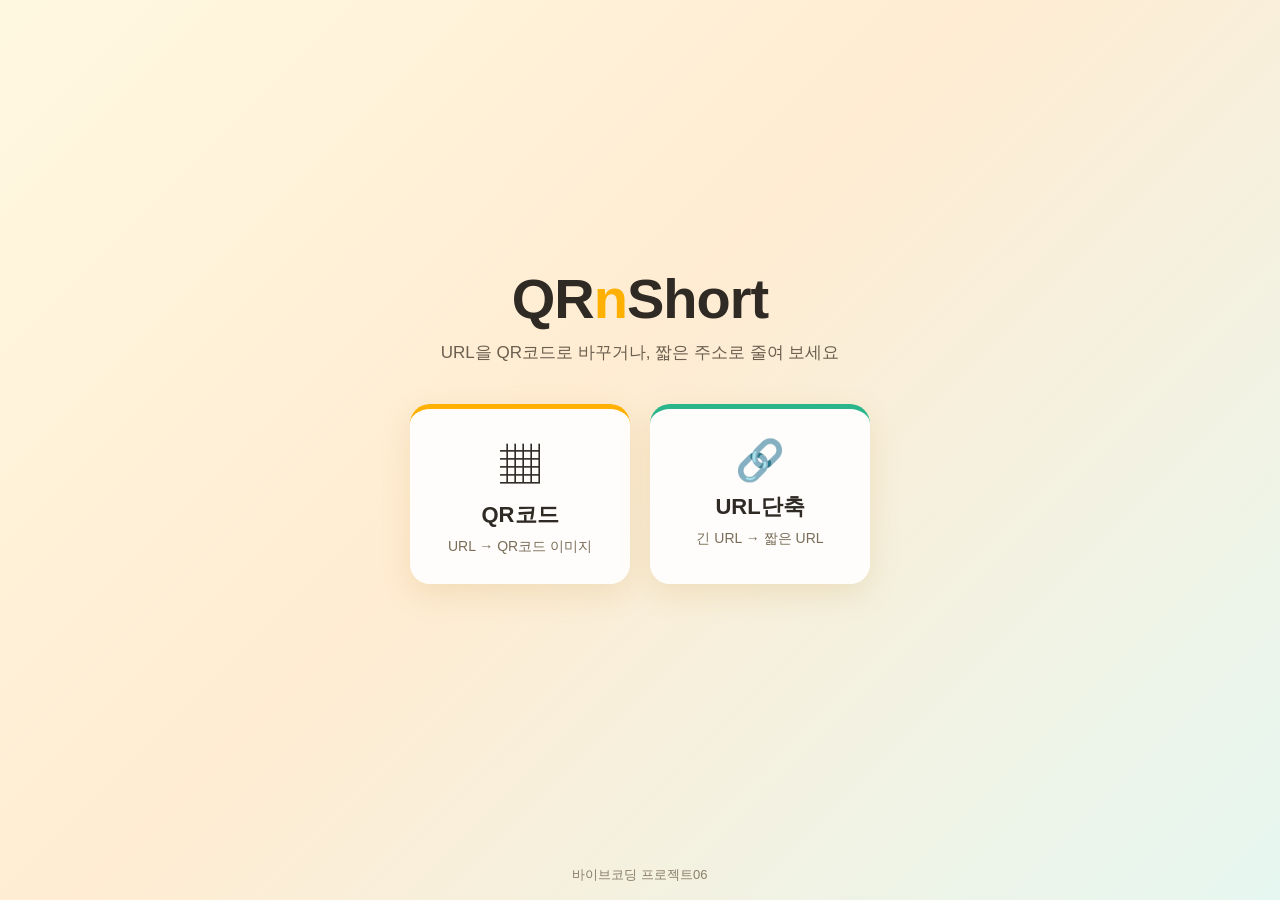
==== index.html @ 738731f5 "Add files via upload" ====
<!DOCTYPE html>
<html lang="ko">
<head>
  <meta charset="UTF-8">
  <meta name="viewport" content="width=device-width, initial-scale=1.0">
  <title>QRnShort | URL 유틸리티</title>
  <link rel="stylesheet" href="style.css">
</head>
<body>
  <main class="wrap">
    <h1 class="title">QR<span>n</span>Short</h1>
    <p class="subtitle">URL을 QR코드로 바꾸거나, 짧은 주소로 줄여 보세요</p>

    <div class="menu">
      <a href="url2qr/index.html" class="menu-btn qr">
        <span class="icon" aria-hidden="true">▦</span>
        <span class="label">QR코드</span>
        <span class="desc">URL → QR코드 이미지</span>
      </a>
      <a href="urlShort/index.html" class="menu-btn short">
        <span class="icon" aria-hidden="true">🔗</span>
        <span class="label">URL단축</span>
        <span class="desc">긴 URL → 짧은 URL</span>
      </a>
    </div>
  </main>
  <footer class="footer">바이브코딩 프로젝트06</footer>
</body>
</html>
---- style.css ----
* {
  box-sizing: border-box;
  margin: 0;
  padding: 0;
}

body {
  font-family: "Pretendard", "Malgun Gothic", "Apple SD Gothic Neo", sans-serif;
  min-height: 100vh;
  display: flex;
  flex-direction: column;
  color: #2f2a24;
  background: linear-gradient(135deg, #fff8e1 0%, #ffecd2 45%, #e6f7f1 100%);
}

.wrap {
  flex: 1;
  display: flex;
  flex-direction: column;
  align-items: center;
  justify-content: center;
  padding: 40px 16px;
  text-align: center;
}

.title {
  font-size: 56px;
  font-weight: 800;
  letter-spacing: -1px;
}

.title span {
  color: #ffb000;
}

.subtitle {
  margin-top: 10px;
  font-size: 17px;
  color: #6b5f4f;
}

.menu {
  margin-top: 40px;
  display: flex;
  gap: 20px;
  flex-wrap: wrap;
  justify-content: center;
}

.menu-btn {
  width: 220px;
  padding: 28px 20px;
  border-radius: 20px;
  background: rgba(255, 255, 255, 0.9);
  box-shadow: 0 10px 30px rgba(180, 130, 30, 0.15);
  text-decoration: none;
  color: inherit;
  display: flex;
  flex-direction: column;
  align-items: center;
  gap: 8px;
  transition: transform 0.2s, box-shadow 0.2s;
}

.menu-btn:hover {
  transform: translateY(-4px);
  box-shadow: 0 16px 36px rgba(180, 130, 30, 0.25);
}

.menu-btn .icon {
  font-size: 40px;
}

.menu-btn .label {
  font-size: 22px;
  font-weight: 700;
}

.menu-btn .desc {
  font-size: 14px;
  color: #7a6d58;
}

.menu-btn.qr {
  border-top: 5px solid #ffb000;
}

.menu-btn.short {
  border-top: 5px solid #2bb58a;
}

.footer {
  text-align: center;
  font-size: 13px;
  color: #8a7d68;
  padding: 16px;
}

@media (max-width: 520px) {
  .title {
    font-size: 42px;
  }
  .menu-btn {
    width: 100%;
    max-width: 320px;
  }
}
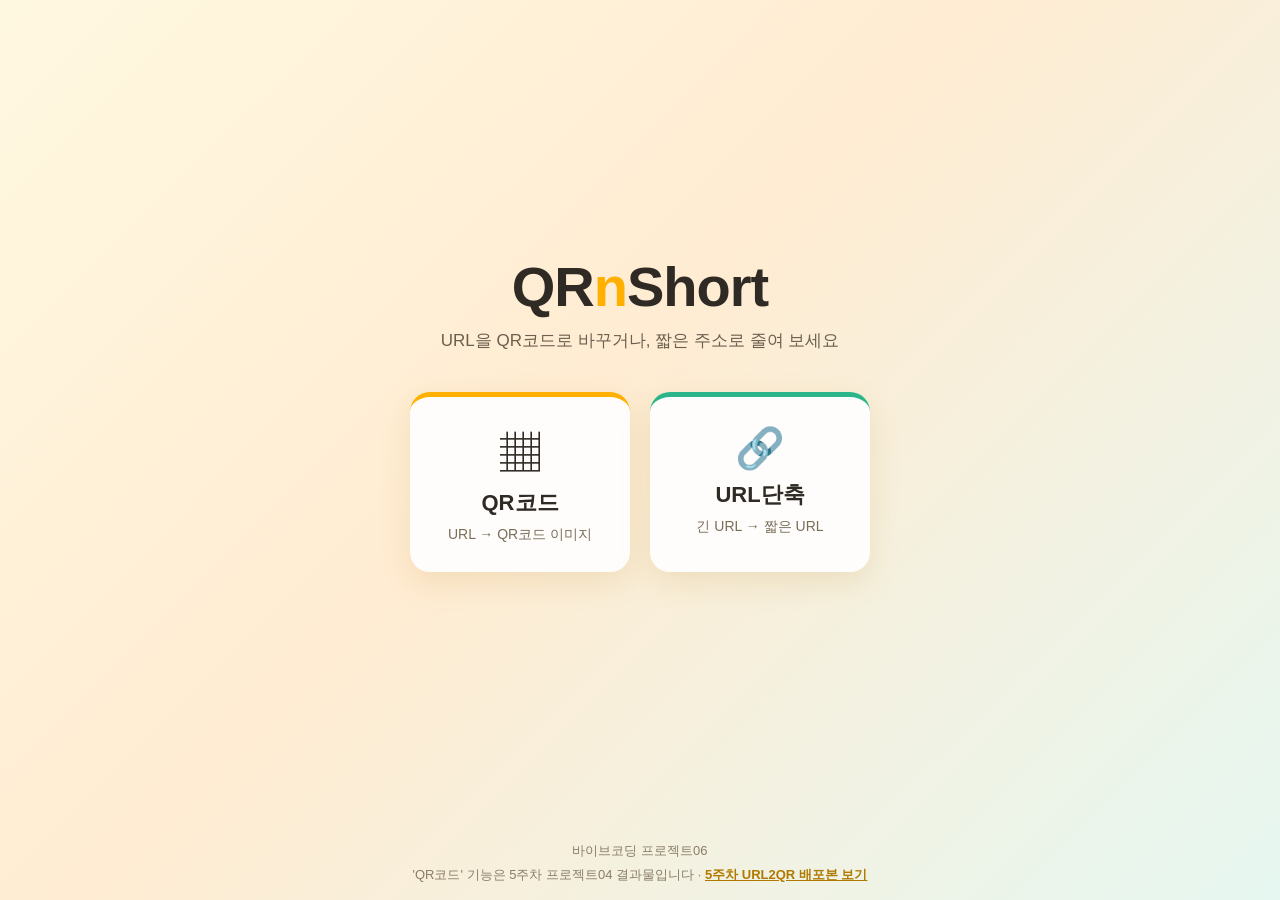
==== commit cbf8a87f: "Add files via upload" ====
--- a/index.html
+++ b/index.html
@@ -24,6 +24,9 @@
       </a>
     </div>
   </main>
-  <footer class="footer">바이브코딩 프로젝트06</footer>
+  <footer class="footer">
+    <p>바이브코딩 프로젝트06</p>
+    <p class="footer-link">'QR코드' 기능은 5주차 프로젝트04 결과물입니다 · <a href="https://ssunjin15-oss.github.io/vibeCoding_04_url2qr/" target="_blank" rel="noopener">5주차 URL2QR 배포본 보기</a></p>
+  </footer>
 </body>
 </html>
--- a/style.css
+++ b/style.css
@@ -105,3 +105,12 @@
     max-width: 320px;
   }
 }
+
+.footer-link {
+  margin-top: 6px;
+}
+
+.footer-link a {
+  color: #b07a00;
+  font-weight: 600;
+}
